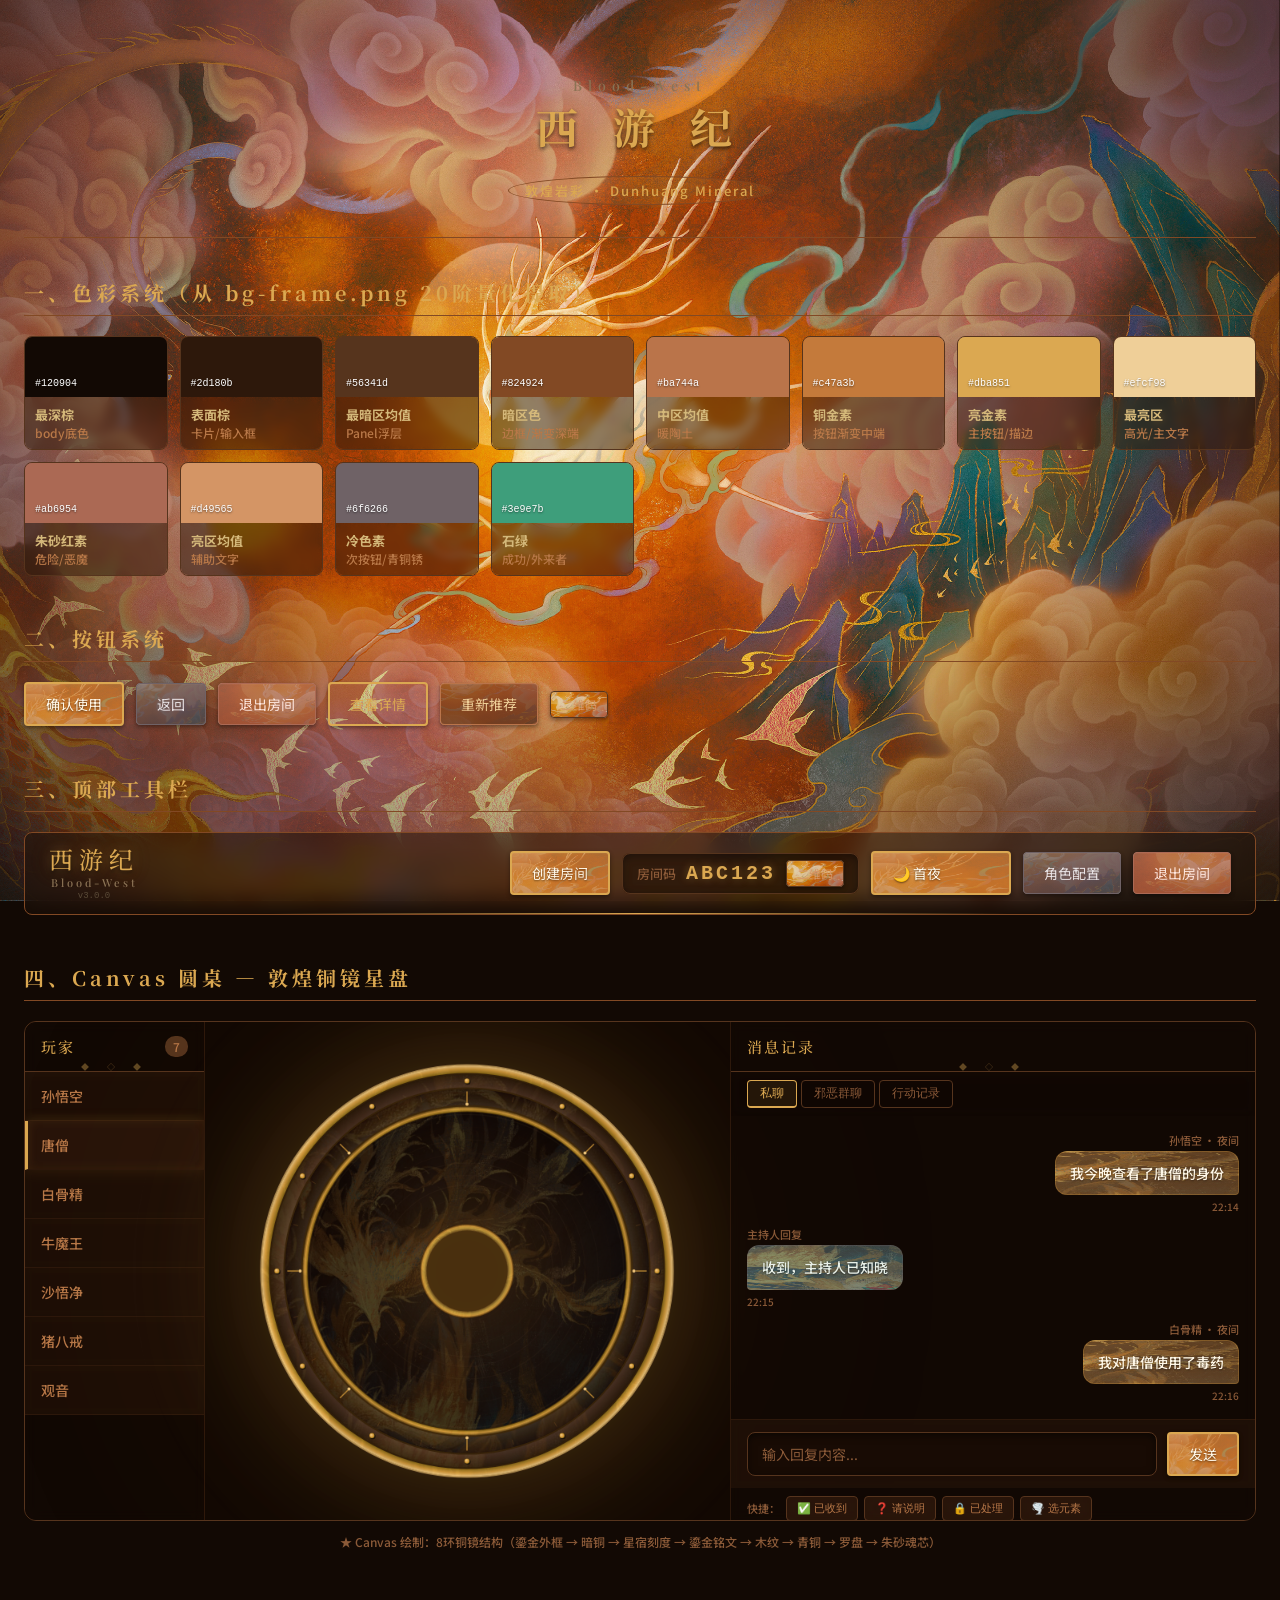
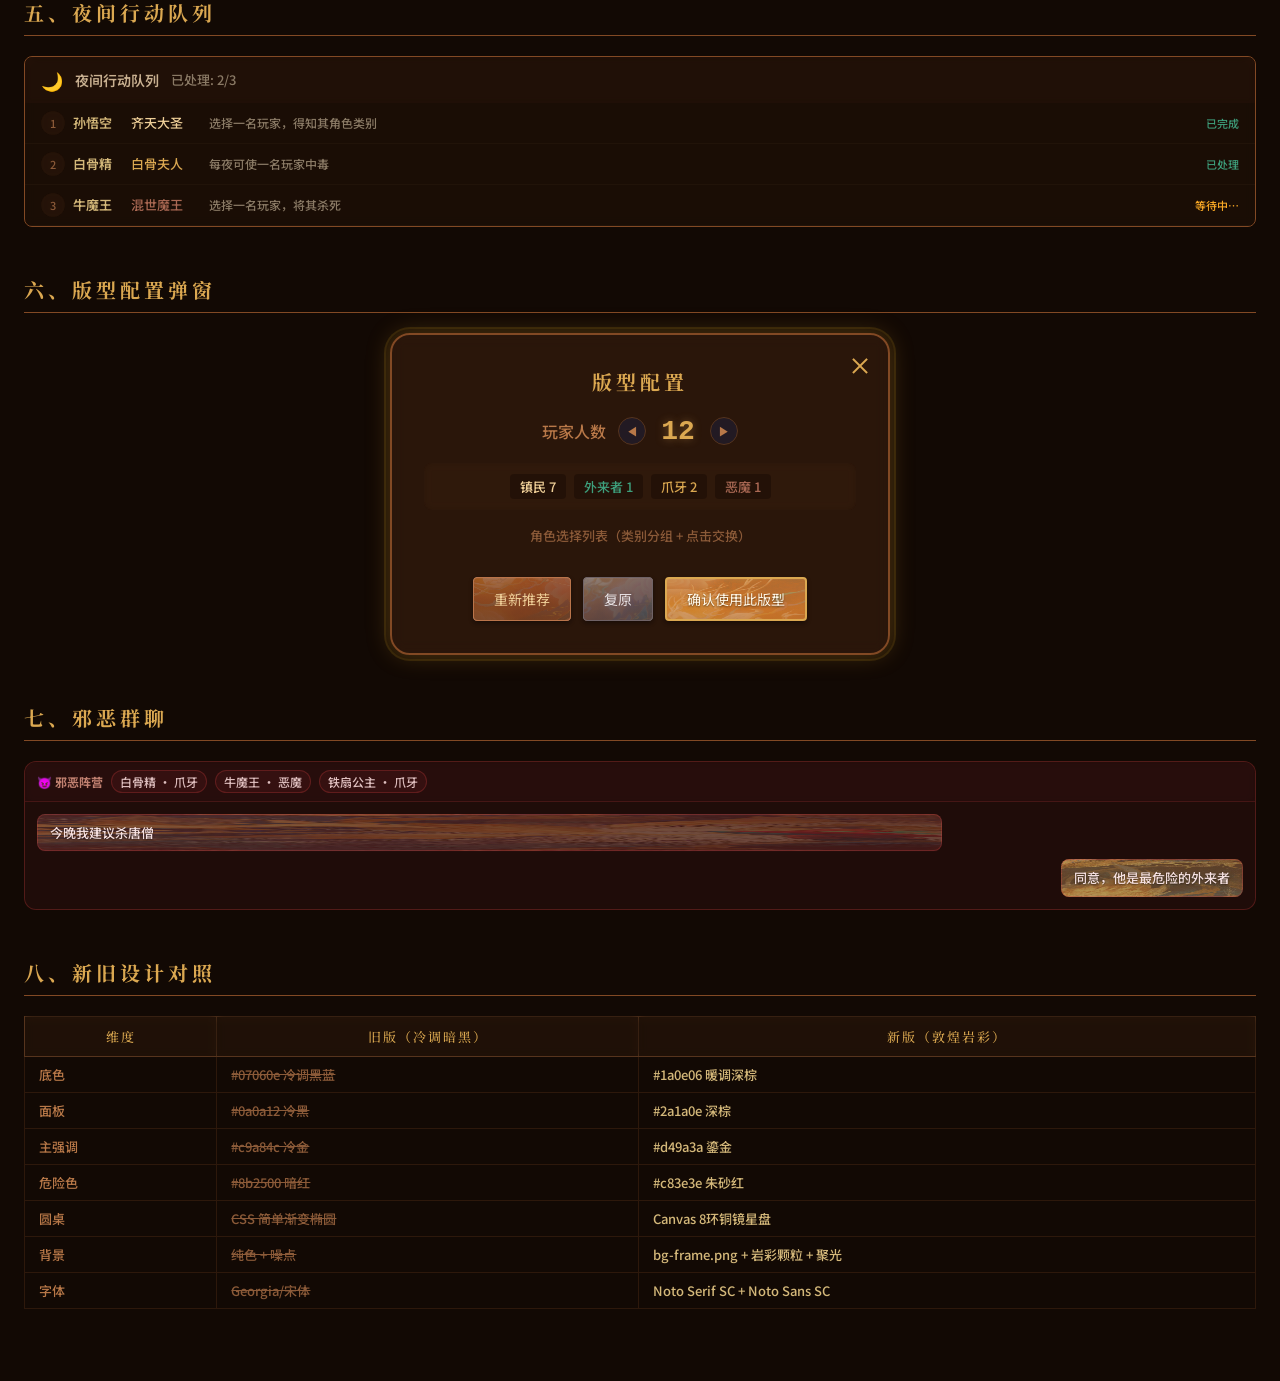
==== admin/design-preview-dunhuang.html @ aa9782ec "自动同步: 2026-06-09 14:12 UTC" ====
<!DOCTYPE html>
<html lang="zh-CN">
<head>
<meta charset="UTF-8">
<meta name="viewport" content="width=device-width, initial-scale=1.0">
<title>西游纪 · 敦煌岩彩设计预览</title>
<link href="https://fonts.googleapis.com/css2?family=Noto+Serif+SC:wght@400;500;600;700&family=Noto+Sans+SC:wght@300;400;500;700&family=Playfair+Display:ital,wght@0,500;0,700;1,500&display=swap" rel="stylesheet">
<style>
/* ============================================================
   敦煌岩彩 · CSS 设计系统变量
   ============================================================ */
:root {
    /* ★ 以下色值均从 bg-frame.png 20阶量化提取 ★ */
    /* 背景层 — 图片暗区 → 最深棕 */
    --bg-deepest:    #120904;   /* 图片最暗像素加深 */
    --bg-deep:       #1f1006;   /* 图片暗区调和 */
    --bg-surface:    #2d180b;   /* 暗区均值 #56341d 的暗化 */
    --bg-elevated:   #3e2212;   /* 中暗过渡 */
    --bg-card:       #4f2e1a;   /* 亮暗交界 */

    /* 鎏金系 — 图片亮金素 #dba851 → 铜金素 #c47a3b → 暗区 #824924 */
    --gold-pale:     #efcf98;   /* 图片最亮区 avg */
    --gold-primary:  #dba851;   /* 图片亮金素 avg */
    --gold-deep:     #c47a3b;   /* 图片铜金素 avg */
    --gold-dark:     #824924;   /* 图片暗区 avg（金→棕过渡） */
    --gold-glow:     rgba(219, 168, 81, 0.4);

    /* 朱砂红系 — 图片朱砂红素 #ab6954 */
    --cinnabar:      #ab6954;   /* 图片朱砂红素 avg（真实陶土赤） */
    --cinnabar-deep: #7f3a28;   /* 朱砂红素暗化 */
    --cinnabar-glow: rgba(171, 105, 84, 0.4);

    /* 冷色素 — 图片唯一冷色调 #6f6266（青铜锈/灰褐） */
    --stone-blue:    #6f6266;   /* 图片冷色素 avg */
    --stone-blue-bg: rgba(111, 98, 102, 0.12);

    --stone-green:   #3e9e7b;   /* 保留石绿（无图片映射） */

    /* 文字 — 图片亮度分层 */
    --cream:         #d4b87a;   /* 最亮区 */
    --cream-dim:     #b87848;   /* 亮区 avg 加深 */
    --cream-muted:   #8b5a38;   /* 中区 avg 加深 */

    /* 边框 */
    --border-subtle: #2d180b;
    --border-mid:    #56341d;   /* 最暗区 avg */
    --border-gold:   #824924;   /* 暗区 avg */
    --border-gilt:   #dba851;   /* 亮金素 */

    /* 阴影 */
    --shadow-gold:     0 0 12px var(--gold-glow);
    --shadow-gold-lg:  0 0 24px var(--gold-glow), 0 0 48px rgba(180, 120, 60, 0.2);
    --shadow-cinnabar: 0 0 10px var(--cinnabar-glow);
    --shadow-card:     0 4px 24px rgba(0, 0, 0, 0.5), 0 0 1px rgba(219, 168, 81, 0.15);
    --shadow-inset:    inset 0 2px 8px rgba(0, 0, 0, 0.5);

    /* 字体 */
    --font-display: 'Noto Serif SC', 'STKaiti', 'KaiTi', serif;
    --font-body:    'Noto Sans SC', 'Microsoft YaHei', sans-serif;
    --font-accent:  'Playfair Display', 'Georgia', serif;
    --font-mono:    'Courier New', 'Consolas', monospace;

    /* 圆角 / 过渡 */
    --radius-sm:   4px;
    --radius-md:   8px;
    --radius-lg:  12px;
    --radius-xl:  20px;
    --radius-full: 50%;
    --transition-fast:   0.15s ease;
    --transition-medium: 0.3s ease;
    --transition-slow:   0.5s ease;

    /* 角色阵营 */
    --role-town:       #efcf98;
    --role-town-bg:    rgba(239, 207, 152, 0.12);
    --role-outsider:   #3e9e7b;
    --role-outsider-bg:rgba(62, 158, 123, 0.15);
    --role-minion:     #dba851;
    --role-minion-bg:  rgba(219, 168, 81, 0.15);
    --role-demon:      #ab6954;
    --role-demon-bg:   rgba(171, 105, 84, 0.15);
}

*, *::before, *::after { margin:0; padding:0; box-sizing:border-box; }
html { scroll-behavior: smooth; }
body {
    font-family: var(--font-body);
    font-weight: 500;
    background-color: var(--bg-deepest);
    background-image: url('bg-frame.png');
    background-size: cover;
    background-position: center;
    background-repeat: no-repeat;
    background-attachment: fixed;
    color: var(--cream);
    min-height: 100vh;
    position: relative;
}
body::before {
    content: '';
    position: fixed; top: 0; left: 0; right: 0; bottom: 0;
    pointer-events: none; z-index: 0;
    opacity: 0.03;
    background-image: url("data:image/svg+xml,%3Csvg viewBox='0 0 256 256' xmlns='http://www.w3.org/2000/svg'%3E%3Cfilter id='n'%3E%3CfeTurbulence type='fractalNoise' baseFrequency='0.85' numOctaves='4' stitchTiles='stitch'/%3E%3C/filter%3E%3Crect width='100%25' height='100%25' filter='url(%23n)'/%3E%3C/svg%3E");
    background-repeat: repeat;
    background-size: 256px 256px;
}
body::after {
    content: '';
    position: fixed; top: 0; left: 0; right: 0; bottom: 0;
    pointer-events: none; z-index: 0;
    background: radial-gradient(ellipse at 50% 40%, transparent 40%, rgba(26,14,6,0.6) 85%, rgba(26,14,6,0.85) 100%);
}
.page-wrap { position: relative; z-index: 1; max-width: 1400px; margin: 0 auto; padding: 24px; }

/* 标题 */
.page-header {
    text-align: center; padding: 48px 0 32px;
    border-bottom: 1px solid var(--border-gold); margin-bottom: 40px; position: relative;
}
.page-header::after {
    content: '◆   ◇   ◆';
    display: block; position: absolute;
    bottom: -1px; left: 50%; transform: translateX(-50%);
    font-size: 8px; color: var(--gold-primary); letter-spacing: 8px; opacity: 0.5;
}
.page-header h1 {
    font-family: var(--font-display); font-size: 42px; color: var(--gold-primary);
    letter-spacing: 12px;
    text-shadow: 0 0 20px var(--gold-glow), 0 0 40px rgba(212,154,58,0.3), 0 2px 4px rgba(0,0,0,0.8);
    margin-bottom: 8px;
}
.page-header .sub { font-family: var(--font-accent); font-size: 14px; color: #8b7355; letter-spacing: 6px; }
.page-header .style-tag {
    display: inline-block; margin-top: 12px; padding: 4px 16px;
    background: rgba(212,154,58,0.1); border: 1px solid var(--border-gold);
    border-radius: var(--radius-full); font-size: 13px; color: var(--gold-primary); letter-spacing: 2px;
}
.section { margin-bottom: 48px; }
.section-title {
    font-family: var(--font-display); font-size: 20px; color: var(--gold-primary);
    letter-spacing: 4px; margin-bottom: 20px; padding-bottom: 8px;
    border-bottom: 1px solid var(--border-gold);
    display: flex; align-items: center; gap: 10px;
}

/* ============================================================
   色板
   ============================================================ */
.swatch-grid { display: grid; grid-template-columns: repeat(auto-fill, minmax(130px, 1fr)); gap: 12px; }
.swatch { border-radius: var(--radius-md); overflow: hidden; border: 1px solid var(--border-mid); }
.swatch-color { height: 60px; display: flex; align-items: flex-end; padding: 8px 10px; font-size: 10px; font-family: var(--font-mono); color: #fff; text-shadow: 0 1px 2px rgba(0,0,0,0.5); }
.swatch-label { padding: 8px 10px; background: rgba(45, 24, 11, 0.5); backdrop-filter: blur(4px); font-size: 12px; color: var(--cream-dim); }
.swatch-label strong { color: var(--cream); display: block; font-size: 13px; }

/* ============================================================
   按钮
   ============================================================ */
.btn-row { display: flex; gap: 12px; flex-wrap: wrap; align-items: center; margin-bottom: 16px; }
.btn {
    cursor: pointer; border-radius: var(--radius-sm); padding: 10px 20px;
    font-size: 14px; font-family: var(--font-body);
    transition: all var(--transition-medium);
    position: relative;
    box-shadow: 0 2px 4px rgba(0,0,0,0.4), inset 0 1px 0 rgba(255,255,255,0.03);
    display: inline-flex; align-items: center; gap: 8px; white-space: nowrap;
}
.btn:hover { opacity: 0.9; }
.btn:active { transform: scale(0.97); }
/* ★ 按钮使用 bg-frame.png 纹理 + 色调渐变叠加 ★
   每个按钮变体采样图片不同区域 + 不同色温叠加 */
.btn {
    background-size: 400% 400%;
    background-repeat: no-repeat;
}
/* ① 鎏金主按钮 — 采样图片中心偏上亮区（金色集中区）+ 鎏金叠加 */
.btn-gold {
    background-image:
        linear-gradient(180deg, rgba(219,168,81,0.55) 0%, rgba(196,122,59,0.7) 40%, rgba(100,50,25,0.9) 100%),
        url('bg-frame.png');
    background-position: 50% 28%;
    color: #fff8e8; border: 2px solid #dba851; text-shadow: 0 1px 2px rgba(0,0,0,0.5);
}
.btn-gold:hover {
    box-shadow: 0 0 16px rgba(219,168,81,0.5), 0 0 32px rgba(196,122,59,0.3);
    background-image:
        linear-gradient(180deg, rgba(239,207,152,0.5) 0%, rgba(219,168,81,0.6) 40%, rgba(130,73,36,0.85) 100%),
        url('bg-frame.png');
    color: #fff;
}
/* ② 石青次按钮 — 图片冷色区域 + 青铜锈灰褐叠加 */
.btn-stone {
    background-image:
        linear-gradient(180deg, rgba(133,120,124,0.6) 0%, rgba(111,98,102,0.75) 40%, rgba(60,50,52,0.9) 100%),
        url('bg-frame.png');
    background-position: 65% 60%;
    color: #e8e2e4; border: 1px solid #6f6266;
}
.btn-stone:hover {
    box-shadow: 0 0 10px rgba(111,98,102,0.4);
    background-image:
        linear-gradient(180deg, rgba(160,148,152,0.55) 0%, rgba(111,98,102,0.7) 40%, rgba(74,62,64,0.85) 100%),
        url('bg-frame.png');
}
/* ③ 朱砂危险按钮 — 图片暖红陶土区域 + 朱砂红叠加 */
.btn-cinnabar {
    background-image:
        linear-gradient(180deg, rgba(192,112,88,0.6) 0%, rgba(171,105,84,0.75) 40%, rgba(127,58,40,0.9) 100%),
        url('bg-frame.png');
    background-position: 35% 50%;
    color: #ffe8e0; border: 1px solid #ab6954;
}
.btn-cinnabar:hover {
    box-shadow: 0 0 14px rgba(171,105,84,0.5);
    background-image:
        linear-gradient(180deg, rgba(210,140,115,0.55) 0%, rgba(171,105,84,0.7) 40%, rgba(140,70,48,0.85) 100%),
        url('bg-frame.png');
}
/* ④ 幽灵按钮 — 仅鎏金描边，透明可见下方背景 */
.btn-ghost {
    background: transparent; color: #dba851; border: 2px solid #dba851;
}
.btn-ghost:hover { background: rgba(219,168,81,0.1); box-shadow: 0 0 12px rgba(219,168,81,0.3); }
/* ⑤ 铜色按钮 — 图片中暖区 + 铜色叠加 */
.btn-copper {
    background-image:
        linear-gradient(180deg, rgba(186,116,74,0.6) 0%, rgba(154,80,48,0.75) 40%, rgba(86,52,29,0.9) 100%),
        url('bg-frame.png');
    background-position: 50% 70%;
    color: #efcf98; border: 1px solid #ba744a;
}
.btn-copper:hover {
    box-shadow: 0 0 12px rgba(186,116,74,0.4); color: #fff5e0;
    background-image:
        linear-gradient(180deg, rgba(210,145,100,0.55) 0%, rgba(186,116,74,0.7) 40%, rgba(110,70,40,0.85) 100%),
        url('bg-frame.png');
}
/* ⑥ 小按钮 — 轻纹理微透明 */
.btn-small {
    padding: 4px 10px; font-size: 12px;
    background-image:
        linear-gradient(180deg, rgba(186,116,74,0.15) 0%, rgba(86,52,29,0.25) 100%),
        url('bg-frame.png');
    background-position: 50% 50%;
    color: #d49565; border: 1px solid #56341d;
}
.btn-small:hover {
    border-color: #dba851; color: #dba851;
    box-shadow: 0 0 8px rgba(219,168,81,0.3);
    background-image:
        linear-gradient(180deg, rgba(219,168,81,0.25) 0%, rgba(130,73,36,0.35) 100%),
        url('bg-frame.png');
}

/* ============================================================
   工具栏
   ============================================================ */
.toolbar-demo {
    display: flex; align-items: center; justify-content: space-between;
    padding: 12px 24px;
    background: rgba(26, 14, 6, 0.5); backdrop-filter: blur(10px);
    border: 1px solid var(--border-gold);
    border-radius: var(--radius-md);
    position: relative; margin-bottom: 8px;
}
.toolbar-demo::after {
    content: ''; position: absolute; bottom: 0; left: 50%; transform: translateX(-50%);
    width: 60%; height: 1px;
    background: linear-gradient(90deg, transparent, var(--gold-primary), transparent);
}
.logo { display: flex; flex-direction: column; align-items: center; gap: 2px; line-height: 1.2; }
.logo-main {
    font-family: var(--font-display); font-size: 24px; color: var(--gold-primary);
    letter-spacing: 6px;
    text-shadow: 0 0 12px var(--gold-glow), 0 0 24px rgba(212,154,58,0.25), 0 2px 4px rgba(0,0,0,0.8);
}
.logo-sub { font-family: var(--font-accent); font-size: 11px; color: #8b7355; letter-spacing: 3px; }
.logo-version { font-size: 9px; color: #5a4a38; font-family: var(--font-mono); }
.toolbar-actions { display: flex; align-items: center; gap: 12px; }
.room-info-demo {
    display: flex; align-items: center; gap: 10px;
    padding: 6px 14px; background: rgba(45, 24, 11, 0.5); backdrop-filter: blur(4px);
    border: 1px solid var(--border-mid); border-radius: var(--radius-md);
    box-shadow: var(--shadow-inset);
}
.room-label { color: var(--cream-muted); font-size: 13px; }
.room-code-value {
    color: var(--gold-primary); font-size: 20px; font-weight: bold;
    letter-spacing: 3px; font-family: var(--font-mono);
    text-shadow: 0 0 8px var(--gold-glow);
}

/* ============================================================
   ★ CANVAS 圆桌区域 ★
   ============================================================ */
.table-demo-area {
    background: rgba(18, 9, 4, 0.55); backdrop-filter: blur(6px);
    border-radius: var(--radius-xl);
    border: 1px solid var(--border-mid);
    position: relative;
    display: flex;
    align-items: center;
    justify-content: center;
    min-height: 600px;
    overflow: hidden;
}
#round-table-container {
    position: relative;
    /* Canvas + 座位容器 */
}
#table-canvas {
    display: block;
    /* 光晕 */
    filter: drop-shadow(0 0 60px rgba(180, 130, 40, 0.35))
            drop-shadow(0 0 120px rgba(100, 60, 20, 0.25));
}
#seats-overlay {
    position: absolute;
    top: 0; left: 0;
    width: 100%; height: 100%;
    pointer-events: none;
}
.player-seat {
    position: absolute;
    transform: translate(-50%, -50%);
    display: flex; flex-direction: column; align-items: center; gap: 3px;
    cursor: pointer; pointer-events: auto;
    transition: transform var(--transition-medium), filter var(--transition-fast);
    z-index: 3;
}
.player-seat:hover { transform: translate(-50%, -50%) scale(1.12); filter: brightness(1.2); }
.seat-dot {
    width: 22px; height: 22px;
    border-radius: 50%;
    background: radial-gradient(circle at 40% 40%, #8a6840, #3a2010);
    border: 2.5px solid #8b6914;
    box-shadow: 0 0 12px rgba(180,130,40,0.5), 0 0 4px rgba(0,0,0,0.6);
    transition: all var(--transition-medium);
    position: relative;
    display: flex; align-items: center; justify-content: center;
}
.seat-dot.townsfolk { box-shadow: 0 0 12px rgba(245,230,211,0.6); border-color: #c4b59a; }
.seat-dot.outsider { box-shadow: 0 0 12px rgba(62,158,123,0.6); border-color: #3e9e7b; }
.seat-dot.minion { box-shadow: 0 0 14px rgba(212,154,58,0.7); border-color: #d49a3a; }
.seat-dot.demon { box-shadow: 0 0 16px rgba(200,62,62,0.7); border-color: #c83e3e; }
.seat-dot.selected {
    box-shadow: 0 0 22px 6px rgba(212,154,58,0.9);
    border-color: var(--gold-pale);
    background: radial-gradient(circle at 40% 40%, #c89848, #7a4020);
    animation: seatSelPulse 2s ease-in-out infinite;
}
@keyframes seatSelPulse {
    0%, 100% { box-shadow: 0 0 18px 4px rgba(212,154,58,0.8); }
    50% { box-shadow: 0 0 30px 8px rgba(237,195,121,0.95); }
}
.seat-dot .status-dot {
    width: 10px; height: 10px;
    border-radius: 50%;
    background: rgba(10,10,18,0.6);
    border: 1px solid rgba(255,255,255,0.1);
}
.seat-label {
    font-size: 12px; color: #c0b090; text-align: center;
    max-width: 80px; overflow: hidden; text-overflow: ellipsis; white-space: nowrap;
    text-shadow: 0 0 8px rgba(0,0,0,0.9);
}
.seat-role-badge {
    font-size: 10px; padding: 1px 5px; border-radius: 3px;
    white-space: nowrap; text-shadow: 0 0 4px rgba(0,0,0,0.8);
    margin-top: 1px;
}
.role-townsfolk { color: var(--role-town); background: var(--role-town-bg); border: 1px solid rgba(245,230,211,0.25); }
.role-outsider { color: var(--role-outsider); background: var(--role-outsider-bg); border: 1px solid rgba(62,158,123,0.3); }
.role-minion { color: var(--role-minion); background: var(--role-minion-bg); border: 1px solid rgba(212,154,58,0.3); }
.role-demon { color: var(--role-demon); background: var(--role-demon-bg); border: 1px solid rgba(200,62,62,0.3); }

/* 空槽位 */
.player-seat.seat-empty { cursor: default; pointer-events: none; }
.player-seat.seat-empty .seat-dot {
    width: 12px; height: 12px;
    background: rgba(90,74,58,0.2);
    border: 1.5px solid rgba(74,53,32,0.2);
    box-shadow: none;
}

/* ============================================================
   面板 / 玩家列表 / 消息等
   ============================================================ */
.panel-demo { background: rgba(18, 9, 4, 0.55); backdrop-filter: blur(6px); border: 1px solid var(--border-mid); border-radius: var(--radius-lg); overflow: hidden; margin-bottom: 16px; }
.panel-header {
    display: flex; align-items: center; justify-content: space-between;
    padding: 14px 16px; border-bottom: 1px solid var(--border-mid); position: relative;
}
.panel-header::after {
    content: '◆   ◇   ◆';
    display: block; position: absolute;
    bottom: -1px; left: 50%; transform: translateX(-50%);
    font-size: 8px; color: var(--gold-primary); letter-spacing: 8px; opacity: 0.4;
}
.panel-header h2 { font-size: 15px; color: var(--gold-primary); font-family: var(--font-display); letter-spacing: 2px; font-weight: 500; }
.count-badge { background: var(--border-mid); color: var(--cream-dim); font-size: 12px; padding: 2px 8px; border-radius: 10px; }
.player-item {
    padding: 14px 16px; cursor: pointer;
    border-bottom: 1px solid var(--border-subtle);
    display: flex; align-items: center; gap: 10px;
    background: rgba(45, 24, 11, 0.5); backdrop-filter: blur(4px);
    transition: all var(--transition-fast);
    font-size: 14px;
}
.player-item:hover { background: rgba(62, 34, 18, 0.55); backdrop-filter: blur(8px); }
.player-item.active {
    background: rgba(62, 34, 18, 0.55); backdrop-filter: blur(8px);
    border-left: 3px solid var(--gold-primary);
    padding-left: 13px;
    box-shadow: 0 0 12px rgba(212,154,58,0.2), inset 2px 0 8px rgba(212,154,58,0.08);
}
.player-name { color: var(--cream-dim); }

/* 标签页 */
.tab-demo { display: flex; gap: 4px; padding: 8px 16px; background: rgba(18, 9, 4, 0.55); backdrop-filter: blur(6px); }
.msg-tab {
    padding: 4px 12px; background: transparent;
    border: 1px solid var(--border-mid); border-radius: var(--radius-sm);
    color: var(--cream-muted); font-size: 12px;
    cursor: pointer; transition: all var(--transition-fast);
}
.msg-tab:hover { border-color: var(--border-gold); color: var(--cream-dim); }
.msg-tab.active {
    background: rgba(212,154,58,0.1); border-color: var(--gold-primary);
    color: var(--gold-primary); border-bottom: 2px solid var(--gold-primary);
}

/* 消息气泡 */
.msg-list { padding: 16px; display: flex; flex-direction: column; gap: 12px; }
.msg-row { display: flex; flex-direction: column; max-width: 75%; }
.msg-row.player-msg { align-self: flex-end; align-items: flex-end; }
.msg-row.host-msg { align-self: flex-start; align-items: flex-start; }
.msg-meta { font-size: 11px; color: var(--cream-muted); margin-bottom: 3px; }
.msg-bubble { padding: 10px 14px; border-radius: var(--radius-lg); font-size: 14px; line-height: 1.6; word-break: break-all; }
.msg-row.player-msg .msg-bubble {
    background-image:
        linear-gradient(135deg, rgba(180,130,70,0.5) 0%, rgba(140,90,40,0.6) 40%, rgba(80,45,20,0.75) 100%),
        url('msg-bg-parchment.jpg');
    background-size: 350% 350%;
    background-position: 50% 22%;
    background-repeat: no-repeat;
    backdrop-filter: blur(3px);
    border: 1px solid rgba(212,154,58,0.3); color: #fff8e8;
    border-radius: var(--radius-lg) var(--radius-lg) var(--radius-sm) var(--radius-lg);
    text-shadow: 0 1px 2px rgba(0,0,0,0.4);
    box-shadow: inset 0 0 20px rgba(180,130,40,0.08);
}
.msg-row.host-msg .msg-bubble {
    background-image:
        linear-gradient(135deg, rgba(100,110,105,0.5) 0%, rgba(80,90,85,0.6) 40%, rgba(50,55,50,0.75) 100%),
        url('msg-bg-parchment.jpg');
    background-size: 350% 350%;
    background-position: 50% 65%;
    background-repeat: no-repeat;
    backdrop-filter: blur(3px);
    border: 1px solid rgba(111,98,102,0.3); color: #e8f0e8;
    border-radius: var(--radius-lg) var(--radius-lg) var(--radius-lg) var(--radius-sm);
    text-shadow: 0 1px 2px rgba(0,0,0,0.4);
    box-shadow: inset 0 0 20px rgba(100,120,100,0.06);
}
.msg-time { font-size: 10px; color: var(--cream-muted); margin-top: 4px; }
.reply-area-demo { display: flex; gap: 10px; padding: 12px 16px; border-top: 1px solid var(--border-subtle); background: rgba(45, 24, 11, 0.5); backdrop-filter: blur(4px); }
.reply-input {
    flex: 1; padding: 10px 14px;
    background: rgba(18, 9, 4, 0.4); border: 1px solid var(--border-mid);
    border-radius: var(--radius-md); color: var(--cream); font-size: 14px;
    font-family: var(--font-body); outline: none; box-shadow: var(--shadow-inset);
}
.reply-input:focus { border-color: var(--gold-primary); box-shadow: 0 0 8px var(--gold-glow), var(--shadow-inset); }
.reply-input::placeholder { color: var(--cream-muted); }
.quick-reply-row { display: flex; gap: 6px; padding: 8px 16px 12px; flex-wrap: wrap; align-items: center; }
.quick-reply-label { font-size: 11px; color: var(--cream-muted); }
.btn-quick-reply {
    padding: 4px 10px; font-size: 11px; border-radius: var(--radius-sm);
    border: 1px solid var(--border-mid); background: rgba(62, 34, 18, 0.55); backdrop-filter: blur(8px);
    color: var(--cream-dim); cursor: pointer; transition: all var(--transition-fast); white-space: nowrap;
}
.btn-quick-reply:hover { border-color: var(--gold-primary); color: var(--gold-primary); box-shadow: 0 0 6px rgba(212,154,58,0.2); }

/* 弹窗 */
.modal-demo {
    background: rgba(62, 34, 18, 0.55); backdrop-filter: blur(8px); border: 2px solid var(--border-gold);
    border-radius: var(--radius-xl); padding: 32px; max-width: 500px; margin: 0 auto;
    text-align: center; position: relative;
    box-shadow: 0 0 24px rgba(180,130,40,0.3), 0 0 0 4px rgba(26,14,6,0.8), 0 0 0 6px rgba(139,105,20,0.25);
}
.modal-demo h3 { font-family: var(--font-display); font-size: 20px; color: var(--gold-primary); letter-spacing: 4px; margin-bottom: 20px; }
.modal-close-demo { position: absolute; top: 12px; right: 16px; font-size: 24px; color: var(--gold-primary); cursor: pointer; }
.board-count-row { display: flex; align-items: center; justify-content: center; gap: 12px; margin: 16px 0; }
.board-count-value { font-size: 28px; font-weight: bold; color: var(--gold-primary); font-family: var(--font-mono); text-shadow: 0 0 8px var(--gold-glow); min-width: 40px; text-align: center; }
.btn-count-stepper { width: 28px; height: 28px; padding: 0; font-size: 12px; line-height: 28px; text-align: center; border-radius: var(--radius-full); background: rgba(30,30,54,0.6); color: var(--cream-dim); border: 1px solid var(--border-mid); cursor: pointer; }
.board-dist-summary { display: flex; gap: 8px; justify-content: center; flex-wrap: wrap; margin-bottom: 16px; padding: 10px; background: rgba(45, 24, 11, 0.5); backdrop-filter: blur(4px); border-radius: var(--radius-md); border: 1px solid var(--border-subtle); }
.board-dist-item { font-size: 13px; padding: 3px 10px; border-radius: var(--radius-sm); background: rgba(18, 9, 4, 0.4); }
.board-actions { display: flex; gap: 12px; justify-content: center; padding-top: 16px; }

/* 邪恶群聊 */
.evil-demo { background: rgba(58, 20, 20, 0.35); backdrop-filter: blur(6px); border: 1px solid rgba(200,62,62,0.3); border-radius: var(--radius-lg); overflow: hidden; margin-bottom: 16px; }
.evil-bar { display: flex; align-items: center; gap: 8px; padding: 8px 12px; background: rgba(42, 14, 14, 0.4); backdrop-filter: blur(4px); border-bottom: 1px solid rgba(200,62,62,0.2); }
.evil-label { color: #c08070; font-size: 12px; font-weight: bold; }
.evil-chip { padding: 2px 8px; background: rgba(58,18,18,0.8); border: 1px solid rgba(200,62,62,0.3); border-radius: 12px; font-size: 12px; color: #e0c0c0; }
.evil-msg-bubble {
    background-image:
        linear-gradient(135deg, rgba(120,40,35,0.6) 0%, rgba(80,25,20,0.7) 40%, rgba(50,15,12,0.85) 100%),
        url('msg-bg-parchment.jpg');
    background-size: 350% 350%;
    background-position: 50% 85%;
    background-repeat: no-repeat;
    backdrop-filter: blur(3px);
    border: 1px solid rgba(200,62,62,0.35); color: #f5e0e0;
    padding: 8px 12px; border-radius: 8px; font-size: 13px; line-height: 1.5; max-width: 75%;
    text-shadow: 0 1px 2px rgba(0,0,0,0.5);
    box-shadow: inset 0 0 16px rgba(180,40,30,0.1);
}

/* 队列 */
.queue-demo { background: rgba(26, 14, 6, 0.5); backdrop-filter: blur(6px); border: 1px solid var(--border-gold); border-radius: var(--radius-md); overflow: hidden; margin-bottom: 16px; }
.queue-header-demo { display: flex; align-items: center; gap: 12px; padding: 10px 16px; background: rgba(42, 20, 10, 0.5); backdrop-filter: blur(4px); cursor: pointer; }
.queue-collapsed-text { font-size: 14px; color: #c8b090; font-weight: 600; }
.queue-progress { flex: 1; font-size: 13px; color: #8a7a65; }
.queue-row { display: flex; align-items: center; gap: 8px; padding: 8px 16px; font-size: 13px; border-bottom: 1px solid rgba(42,26,14,0.5); transition: background 0.2s; background: rgba(45, 24, 11, 0.2); }
.queue-row:hover { background: rgba(255,255,255,0.02); }
.queue-order { width: 24px; height: 24px; display: flex; align-items: center; justify-content: center; background: rgba(45, 24, 11, 0.5); backdrop-filter: blur(4px); border-radius: 50%; font-size: 11px; color: var(--cream-muted); flex-shrink: 0; }
.queue-player-name { min-width: 50px; font-weight: 600; color: var(--cream); white-space: nowrap; }
.queue-role-name { min-width: 70px; font-weight: 500; white-space: nowrap; }
.queue-action-desc { flex: 1; color: #8a7a65; font-size: 12px; white-space: nowrap; overflow: hidden; text-overflow: ellipsis; }

/* 对比表 */
.compare-table { width: 100%; border-collapse: collapse; font-size: 13px; }
.compare-table th { padding: 10px 14px; background: rgba(45, 24, 11, 0.5); backdrop-filter: blur(4px); border: 1px solid var(--border-mid); color: var(--gold-primary); font-family: var(--font-display); letter-spacing: 2px; font-weight: 500; }
.compare-table td { padding: 8px 14px; border: 1px solid var(--border-subtle); color: var(--cream-dim); }
.compare-table td.old { color: var(--cream-muted); text-decoration: line-through; }
.compare-table td.new { color: var(--cream); font-weight: 500; }

/* 三栏布局示意 */
.layout-demo {
    display: flex; height: 500px;
    border: 1px solid var(--border-mid); border-radius: var(--radius-lg); overflow: hidden;
}
.layout-left { width: 180px; background: rgba(18, 9, 4, 0.55); backdrop-filter: blur(6px); border-right: 1px solid var(--border-subtle); display: flex; flex-direction: column; overflow-y: auto; }
.layout-center { flex: 1; background: rgba(18, 9, 4, 0.4); display: flex; align-items: center; justify-content: center; position: relative; min-width: 0; }
.layout-right { flex: 1; background: rgba(18, 9, 4, 0.55); backdrop-filter: blur(6px); border-left: 1px solid var(--border-subtle); display: flex; flex-direction: column; min-width: 0; }

@media (max-width: 768px) {
    .page-header h1 { font-size: 28px; letter-spacing: 6px; }
    .layout-demo { flex-direction: column; height: auto; }
    .layout-left, .layout-center, .layout-right { width: 100%; min-height: 200px; }
}
@media (prefers-reduced-motion: reduce) {
    *, *::before, *::after { animation-duration: 0.01ms !important; transition-duration: 0.01ms !important; }
}
</style>
</head>
<body>
<div class="page-wrap">

    <!-- ============ 标题 ============ -->
    <header class="page-header">
        <span class="sub">Blood-West</span>
        <h1>西 游 纪</h1>
        <span class="style-tag">敦煌岩彩 · Dunhuang Mineral</span>
    </header>

    <!-- ============ 一、色彩系统（全部从 bg-frame.png 提取） ============ -->
    <section class="section">
        <h2 class="section-title">一、色彩系统（从 bg-frame.png 20阶量化提取）</h2>
        <div class="swatch-grid">
            <div class="swatch"><div class="swatch-color" style="background:#120904;">#120904</div><div class="swatch-label"><strong>最深棕</strong>body底色</div></div>
            <div class="swatch"><div class="swatch-color" style="background:#2d180b;">#2d180b</div><div class="swatch-label"><strong>表面棕</strong>卡片/输入框</div></div>
            <div class="swatch"><div class="swatch-color" style="background:#56341d;">#56341d</div><div class="swatch-label"><strong>最暗区均值</strong>Panel浮层</div></div>
            <div class="swatch"><div class="swatch-color" style="background:#824924;">#824924</div><div class="swatch-label"><strong>暗区色</strong>边框/渐变深端</div></div>
            <div class="swatch"><div class="swatch-color" style="background:#ba744a;">#ba744a</div><div class="swatch-label"><strong>中区均值</strong>暖陶土</div></div>
            <div class="swatch"><div class="swatch-color" style="background:#c47a3b;">#c47a3b</div><div class="swatch-label"><strong>铜金素</strong>按钮渐变中端</div></div>
            <div class="swatch"><div class="swatch-color" style="background:#dba851;">#dba851</div><div class="swatch-label"><strong>亮金素</strong>主按钮/描边</div></div>
            <div class="swatch"><div class="swatch-color" style="background:#efcf98;">#efcf98</div><div class="swatch-label"><strong>最亮区</strong>高光/主文字</div></div>
            <div class="swatch"><div class="swatch-color" style="background:#ab6954;">#ab6954</div><div class="swatch-label"><strong>朱砂红素</strong>危险/恶魔</div></div>
            <div class="swatch"><div class="swatch-color" style="background:#d49565;">#d49565</div><div class="swatch-label"><strong>亮区均值</strong>辅助文字</div></div>
            <div class="swatch"><div class="swatch-color" style="background:#6f6266;">#6f6266</div><div class="swatch-label"><strong>冷色素</strong>次按钮/青铜锈</div></div>
            <div class="swatch"><div class="swatch-color" style="background:#3e9e7b;">#3e9e7b</div><div class="swatch-label"><strong>石绿</strong>成功/外来者</div></div>
        </div>
    </section>

    <!-- ============ 二、按钮系统 ============ -->
    <section class="section">
        <h2 class="section-title">二、按钮系统</h2>
        <div class="btn-row">
            <button class="btn btn-gold">确认使用</button>
            <button class="btn btn-stone">返回</button>
            <button class="btn btn-cinnabar">退出房间</button>
            <button class="btn btn-ghost">查看详情</button>
            <button class="btn btn-copper">重新推荐</button>
            <button class="btn btn-small">二维码</button>
        </div>
    </section>

    <!-- ============ 三、工具栏 ============ -->
    <section class="section">
        <h2 class="section-title">三、顶部工具栏</h2>
        <div class="toolbar-demo">
            <div class="logo">
                <span class="logo-main">西游纪</span>
                <span class="logo-sub">Blood-West</span>
                <span class="logo-version">v3.0.0</span>
            </div>
            <div class="toolbar-actions">
                <button class="btn btn-gold">创建房间</button>
                <div class="room-info-demo">
                    <span class="room-label">房间码</span>
                    <span class="room-code-value">ABC123</span>
                    <button class="btn btn-small">二维码</button>
                </div>
                <button class="btn btn-gold" style="padding:10px 20px;min-width:140px;">🌙 首夜</button>
                <button class="btn btn-stone">角色配置</button>
                <button class="btn btn-cinnabar">退出房间</button>
            </div>
        </div>
    </section>

    <!-- ============ ★ 四、Canvas 圆桌主视图 ★ ============ -->
    <section class="section">
        <h2 class="section-title">四、Canvas 圆桌 — 敦煌铜镜星盘</h2>

        <!-- 三栏布局 -->
        <div class="layout-demo">
            <!-- 左：玩家列表 -->
            <div class="layout-left">
                <div class="panel-header"><h2>玩家</h2><span class="count-badge">7</span></div>
                <div class="player-item">
                    <span class="player-name">孙悟空</span>
                </div>
                <div class="player-item active">
                    <span class="player-name">唐僧</span>
                </div>
                <div class="player-item">
                    <span class="player-name">白骨精</span>
                </div>
                <div class="player-item">
                    <span class="player-name">牛魔王</span>
                </div>
                <div class="player-item">
                    <span class="player-name">沙悟净</span>
                </div>
                <div class="player-item">
                    <span class="player-name">猪八戒</span>
                </div>
                <div class="player-item">
                    <span class="player-name">观音</span>
                </div>
            </div>

            <!-- 中：Canvas 圆桌 -->
            <div class="layout-center" id="table-center">
                <div id="round-table-container" style="position:relative;">
                    <canvas id="table-canvas"></canvas>
                    <div id="seats-overlay"></div>
                </div>
            </div>

            <!-- 右：消息面板 -->
            <div class="layout-right">
                <div class="panel-header"><h2>消息记录</h2></div>
                <div class="tab-demo">
                    <button class="msg-tab active">私聊</button>
                    <button class="msg-tab">邪恶群聊</button>
                    <button class="msg-tab">行动记录</button>
                </div>
                <div class="msg-list">
                    <div class="msg-row player-msg">
                        <span class="msg-meta">孙悟空 · 夜间</span>
                        <div class="msg-bubble">我今晚查看了唐僧的身份</div>
                        <span class="msg-time">22:14</span>
                    </div>
                    <div class="msg-row host-msg">
                        <span class="msg-meta">主持人回复</span>
                        <div class="msg-bubble">收到，主持人已知晓</div>
                        <span class="msg-time">22:15</span>
                    </div>
                    <div class="msg-row player-msg">
                        <span class="msg-meta">白骨精 · 夜间</span>
                        <div class="msg-bubble">我对唐僧使用了毒药</div>
                        <span class="msg-time">22:16</span>
                    </div>
                </div>
                <div class="reply-area-demo">
                    <input class="reply-input" placeholder="输入回复内容..." style="flex:1;">
                    <button class="btn btn-gold">发送</button>
                </div>
                <div class="quick-reply-row">
                    <span class="quick-reply-label">快捷：</span>
                    <button class="btn-quick-reply">✅ 已收到</button>
                    <button class="btn-quick-reply">❓ 请说明</button>
                    <button class="btn-quick-reply">🔒 已处理</button>
                    <button class="btn-quick-reply">🌪️ 选元素</button>
                </div>
            </div>
        </div>

        <!-- Canvas 渲染说明 -->
        <p style="margin-top:12px; font-size:12px; color:var(--cream-muted); text-align:center;">
            ★ Canvas 绘制：8环铜镜结构（鎏金外框 → 暗铜 → 星宿刻度 → 鎏金铭文 → 木纹 → 青铜 → 罗盘 → 朱砂魂芯）
        </p>
    </section>

    <!-- ============ 五、夜间队列 ============ -->
    <section class="section">
        <h2 class="section-title">五、夜间行动队列</h2>
        <div class="queue-demo">
            <div class="queue-header-demo">
                <span style="font-size:18px;">🌙</span>
                <span class="queue-collapsed-text">夜间行动队列</span>
                <span class="queue-progress">已处理: 2/3</span>
            </div>
            <div class="queue-row">
                <span class="queue-order">1</span><span class="queue-player-name">孙悟空</span>
                <span class="queue-role-name" style="color:var(--role-town);">齐天大圣</span>
                <span class="queue-action-desc">选择一名玩家，得知其角色类别</span>
                <span style="font-size:11px;color:#3e9e7b;">已完成</span>
            </div>
            <div class="queue-row">
                <span class="queue-order">2</span><span class="queue-player-name">白骨精</span>
                <span class="queue-role-name" style="color:var(--role-minion);">白骨夫人</span>
                <span class="queue-action-desc">每夜可使一名玩家中毒</span>
                <span style="font-size:11px;color:#3e9e7b;">已处理</span>
            </div>
            <div class="queue-row">
                <span class="queue-order">3</span><span class="queue-player-name">牛魔王</span>
                <span class="queue-role-name" style="color:var(--role-demon);">混世魔王</span>
                <span class="queue-action-desc">选择一名玩家，将其杀死</span>
                <span style="font-size:11px;color:#f9a825;">等待中…</span>
            </div>
        </div>
    </section>

    <!-- ============ 六、弹窗 ============ -->
    <section class="section">
        <h2 class="section-title">六、版型配置弹窗</h2>
        <div class="modal-demo">
            <span class="modal-close-demo">&times;</span>
            <h3>版型配置</h3>
            <div class="board-count-row">
                <span style="color:var(--cream-dim);">玩家人数</span>
                <button class="btn-count-stepper">◀</button>
                <span class="board-count-value">12</span>
                <button class="btn-count-stepper">▶</button>
            </div>
            <div class="board-dist-summary">
                <span class="board-dist-item" style="color:var(--role-town);">镇民 7</span>
                <span class="board-dist-item" style="color:var(--role-outsider);">外来者 1</span>
                <span class="board-dist-item" style="color:var(--role-minion);">爪牙 2</span>
                <span class="board-dist-item" style="color:var(--role-demon);">恶魔 1</span>
            </div>
            <p style="color:var(--cream-muted);font-size:13px;margin:16px 0;">角色选择列表（类别分组 + 点击交换）</p>
            <div class="board-actions">
                <button class="btn btn-copper">重新推荐</button>
                <button class="btn btn-stone">复原</button>
                <button class="btn btn-gold">确认使用此版型</button>
            </div>
        </div>
    </section>

    <!-- ============ 七、邪恶群聊 ============ -->
    <section class="section">
        <h2 class="section-title">七、邪恶群聊</h2>
        <div class="evil-demo">
            <div class="evil-bar">
                <span class="evil-label">😈 邪恶阵营</span>
                <span class="evil-chip">白骨精 · 爪牙</span>
                <span class="evil-chip">牛魔王 · 恶魔</span>
                <span class="evil-chip">铁扇公主 · 爪牙</span>
            </div>
            <div style="padding:12px; display:flex; flex-direction:column; gap:8px;">
                <div class="evil-msg-bubble">今晚我建议杀唐僧</div>
                <div class="evil-msg-bubble" style="align-self:flex-end; background-image:linear-gradient(135deg, rgba(180,130,70,0.5), rgba(100,60,30,0.65)), url('msg-bg-parchment.jpg'); background-size:350% 350%; background-position:50% 40%;">同意，他是最危险的外来者</div>
            </div>
        </div>
    </section>

    <!-- ============ 八、新旧对比 ============ -->
    <section class="section">
        <h2 class="section-title">八、新旧设计对照</h2>
        <table class="compare-table">
            <thead><tr><th>维度</th><th>旧版（冷调暗黑）</th><th>新版（敦煌岩彩）</th></tr></thead>
            <tbody>
                <tr><td>底色</td><td class="old">#07060e 冷调黑蓝</td><td class="new">#1a0e06 暖调深棕</td></tr>
                <tr><td>面板</td><td class="old">#0a0a12 冷黑</td><td class="new">#2a1a0e 深棕</td></tr>
                <tr><td>主强调</td><td class="old">#c9a84c 冷金</td><td class="new">#d49a3a 鎏金</td></tr>
                <tr><td>危险色</td><td class="old">#8b2500 暗红</td><td class="new">#c83e3e 朱砂红</td></tr>
                <tr><td>圆桌</td><td class="old">CSS 简单渐变椭圆</td><td class="new">Canvas 8环铜镜星盘</td></tr>
                <tr><td>背景</td><td class="old">纯色 + 噪点</td><td class="new">bg-frame.png + 岩彩颗粒 + 聚光</td></tr>
                <tr><td>字体</td><td class="old">Georgia/宋体</td><td class="new">Noto Serif SC + Noto Sans SC</td></tr>
            </tbody>
        </table>
    </section>

</div>

<!-- ============================================================
     ★ Canvas 圆桌绘制引擎 ★
     敦煌铜镜星盘 — 8层环结构
     ============================================================ -->
<script>
(function() {
    const container = document.getElementById('round-table-container');
    const canvas = document.getElementById('table-canvas');
    const seatsOverlay = document.getElementById('seats-overlay');
    const ctx = canvas.getContext('2d');

    // 响应式尺寸
    const SIZE = 560;  // 画布逻辑尺寸
    const DPR = Math.min(window.devicePixelRatio || 1, 2);

    function resize() {
        const parent = container.parentElement;
        const maxSize = Math.min(parent.clientWidth * 0.9, parent.clientHeight * 0.9, SIZE);
        const scale = maxSize / SIZE;
        canvas.width = SIZE * DPR;
        canvas.height = SIZE * DPR;
        canvas.style.width = maxSize + 'px';
        canvas.style.height = maxSize + 'px';
        ctx.setTransform(DPR, 0, 0, DPR, 0, 0);

        // 座位覆盖层同步尺寸
        seatsOverlay.style.width = maxSize + 'px';
        seatsOverlay.style.height = maxSize + 'px';

        drawTable();
        positionSeats(maxSize);
    }

    // ============================================================
    //  绘制函数
    // ============================================================
    // ★ 经卷纸纹理图片（用于环层肌理叠加）
    var texImg = null;
    var texLoaded = false;
    function loadTexture() {
        texImg = new Image();
        texImg.onload = function() { texLoaded = true; drawTable(); };
        texImg.src = 'msg-bg-parchment.jpg';
    }
    loadTexture();

    // 辅助：在环形区域内叠加纹理
    function texRing(rOuter, rInner, sx, sy, sw, sh, alpha) {
        if (!texLoaded) return;
        ctx.save();
        ctx.beginPath();
        ctx.arc(cx, cy, rOuter, 0, Math.PI * 2);
        if (rInner > 0) ctx.arc(cx, cy, rInner, 0, Math.PI * 2, true);
        ctx.clip();
        ctx.globalAlpha = alpha;
        var tableSize = rOuter * 2;
        ctx.drawImage(texImg, sx, sy, sw, sh, cx - rOuter, cy - rOuter, tableSize, tableSize);
        ctx.globalAlpha = 1;
        ctx.restore();
    }

    var cx, cy;

    function drawTable() {
        cx = SIZE / 2;
        cy = SIZE / 2;
        const R = SIZE * 0.46; // 最大外径

        ctx.clearRect(0, 0, SIZE, SIZE);

        // ---- 第1层：最外鎏金框 (R~R-8) ----
        const r1 = R;
        const r1i = R - 10;
        const grad1 = ctx.createRadialGradient(cx, cy, r1i, cx, cy, r1);
        grad1.addColorStop(0, '#8b6914');
        grad1.addColorStop(0.5, '#d49a3a');
        grad1.addColorStop(0.85, '#edc379');
        grad1.addColorStop(1, '#5a3e10');
        ctx.beginPath();
        ctx.arc(cx, cy, r1, 0, Math.PI * 2);
        ctx.arc(cx, cy, r1i, 0, Math.PI * 2, true);
        ctx.fillStyle = grad1;
        ctx.fill();
        // ★ 鎏金框经卷纹理 — 采样亮金区
        texRing(r1, r1i, 300, 100, 900, 900, 0.10);

        // 鎏金外框高光环
        ctx.beginPath();
        ctx.arc(cx, cy, r1, 0, Math.PI * 2);
        ctx.strokeStyle = 'rgba(237, 195, 121, 0.6)';
        ctx.lineWidth = 2;
        ctx.stroke();

        // ---- 第2层：钉饰环 ----
        const r2o = r1i - 2;
        const r2i = r2o - 16;
        ctx.beginPath();
        ctx.arc(cx, cy, r2o, 0, Math.PI * 2);
        ctx.arc(cx, cy, r2i, 0, Math.PI * 2, true);
        const grad2 = ctx.createRadialGradient(cx, cy, r2i, cx, cy, r2o);
        grad2.addColorStop(0, '#4a3020');
        grad2.addColorStop(1, '#2a1808');
        ctx.fillStyle = grad2;
        ctx.fill();
        texRing(r2o, r2i, 350, 400, 800, 800, 0.10);

        // 铆钉（12颗，简化）
        const rivetCount = 12;
        const rivetR = (r2o + r2i) / 2;
        for (let i = 0; i < rivetCount; i++) {
            const angle = (i / rivetCount) * Math.PI * 2 - Math.PI / 2;
            const rx = cx + Math.cos(angle) * rivetR;
            const ry = cy + Math.sin(angle) * rivetR;
            ctx.beginPath();
            ctx.arc(rx + 1, ry + 1, 3.5, 0, Math.PI * 2);
            ctx.fillStyle = 'rgba(0,0,0,0.6)';
            ctx.fill();
            const rivetGrad = ctx.createRadialGradient(rx - 1, ry - 1, 0.5, rx, ry, 3.5);
            rivetGrad.addColorStop(0, '#edc379');
            rivetGrad.addColorStop(0.6, '#d49a3a');
            rivetGrad.addColorStop(1, '#8b6914');
            ctx.beginPath();
            ctx.arc(rx, ry, 3.2, 0, Math.PI * 2);
            ctx.fillStyle = rivetGrad;
            ctx.fill();
        }

        // ---- 第3层：星宿刻度环 ----
        const r3o = r2i - 2;
        const r3i = r3o - 20;
        ctx.beginPath();
        ctx.arc(cx, cy, r3o, 0, Math.PI * 2);
        ctx.arc(cx, cy, r3i, 0, Math.PI * 2, true);
        const grad3 = ctx.createRadialGradient(cx, cy, r3i, cx, cy, r3o);
        grad3.addColorStop(0, '#3a2818');
        grad3.addColorStop(0.5, '#2a1808');
        grad3.addColorStop(1, '#1a0a03');
        ctx.fillStyle = grad3;
        ctx.fill();
        // ★ 刻度环纹理 — 采样经卷墨绿暗区，模拟青铜锈
        texRing(r3o, r3i, 400, 700, 700, 700, 0.14);

        // 刻度线（24条，简化）
        const tickCount = 24;
        for (let i = 0; i < tickCount; i++) {
            const angle = (i / tickCount) * Math.PI * 2 - Math.PI / 2;
            const isMajor = i % 3 === 0;
            const len = isMajor ? 14 : 6;
            const outerR = r3o - 3;
            const innerR = outerR - len;
            const x1 = cx + Math.cos(angle) * outerR;
            const y1 = cy + Math.sin(angle) * outerR;
            const x2 = cx + Math.cos(angle) * innerR;
            const y2 = cy + Math.sin(angle) * innerR;
            ctx.beginPath();
            ctx.moveTo(x1, y1);
            ctx.lineTo(x2, y2);
            ctx.strokeStyle = isMajor ? 'rgba(212,154,58,0.8)' : 'rgba(180,120,50,0.35)';
            ctx.lineWidth = isMajor ? 1.5 : 0.7;
            ctx.stroke();
        }
        for (let i = 0; i < 8; i++) {
            const angle = (i / 8) * Math.PI * 2 - Math.PI / 2;
            const dotR = r3o - 19;
            const dx = cx + Math.cos(angle) * dotR;
            const dy = cy + Math.sin(angle) * dotR;
            ctx.beginPath();
            ctx.arc(dx, dy, 2, 0, Math.PI * 2);
            ctx.fillStyle = '#edc379';
            ctx.fill();
        }

        // ---- 第4层：鎏金铭文分隔环 ----
        const r4o = r3i - 2;
        const r4i = r4o - 6;
        ctx.beginPath();
        ctx.arc(cx, cy, r4o, 0, Math.PI * 2);
        ctx.arc(cx, cy, r4i, 0, Math.PI * 2, true);
        const grad4 = ctx.createRadialGradient(cx, cy, r4i, cx, cy, r4o);
        grad4.addColorStop(0, '#8b6914');
        grad4.addColorStop(0.5, '#d49a3a');
        grad4.addColorStop(1, '#5a3e10');
        ctx.fillStyle = grad4;
        ctx.fill();
        texRing(r4o, r4i, 250, 200, 1000, 1000, 0.10);

        // ---- 第5层：木纹桌面 ★ 主纹理区 ----
        const r5o = r4i - 1;
        const r5i = r5o - 140;
        ctx.beginPath();
        ctx.arc(cx, cy, r5o, 0, Math.PI * 2);
        ctx.arc(cx, cy, r5i, 0, Math.PI * 2, true);
        const grad5 = ctx.createRadialGradient(cx, cy, r5i, cx, cy, r5o);
        grad5.addColorStop(0, '#2a1808');
        grad5.addColorStop(0.5, '#1a0c03');
        grad5.addColorStop(1, '#0d0400');
        ctx.fillStyle = grad5;
        ctx.fill();
        // ★ 桌面主纹理 — 采样经卷暖金区
        texRing(r5o, r5i, 200, 150, 1100, 1100, 0.22);

        // 木纹纹理
        ctx.save();
        ctx.beginPath();
        ctx.arc(cx, cy, r5o, 0, Math.PI * 2);
        ctx.arc(cx, cy, r5i, 0, Math.PI * 2, true);
        ctx.clip();
        for (let r = r5i + 4; r < r5o; r += 12 + Math.random() * 5) {
            ctx.beginPath();
            ctx.arc(cx, cy, r, 0, Math.PI * 2);
            const alpha = 0.02 + Math.random() * 0.04;
            ctx.strokeStyle = 'rgba(180,140,100,' + alpha + ')';
            ctx.lineWidth = 0.5 + Math.random() * 1;
            ctx.stroke();
        }
        for (let i = 0; i < 30; i++) {
            const angle = (i / 30) * Math.PI * 2 + (Math.random() - 0.5) * 0.1;
            const sr = r5i + Math.random() * (r5o - r5i) * 0.6;
            const er = sr + 10 + Math.random() * 30;
            const sx2 = cx + Math.cos(angle) * sr;
            const sy2 = cy + Math.sin(angle) * sr;
            const ex = cx + Math.cos(angle) * Math.min(er, r5o);
            const ey = cy + Math.sin(angle) * Math.min(er, r5o);
            ctx.beginPath();
            ctx.moveTo(sx2, sy2);
            ctx.lineTo(ex, ey);
            ctx.strokeStyle = 'rgba(160,120,80,' + (0.02 + Math.random() * 0.03) + ')';
            ctx.lineWidth = 0.3 + Math.random() * 0.5;
            ctx.stroke();
        }
        ctx.restore();

        // ---- 第6层：鎏金内框 ----
        const r6o = r5i;
        const r6i = r6o - 8;
        ctx.beginPath();
        ctx.arc(cx, cy, r6o, 0, Math.PI * 2);
        ctx.arc(cx, cy, r6i, 0, Math.PI * 2, true);
        const grad6 = ctx.createRadialGradient(cx, cy, r6i, cx, cy, r6o);
        grad6.addColorStop(0, '#6a4a1a');
        grad6.addColorStop(0.4, '#c49a3a');
        grad6.addColorStop(0.7, '#d49a3a');
        grad6.addColorStop(1, '#4a2a08');
        ctx.fillStyle = grad6;
        ctx.fill();
        texRing(r6o, r6i, 300, 300, 900, 900, 0.10);

        // ---- 第7层：内圈青铜面板 ----
        const r7o = r6i - 1;
        const r7i = r7o - 60;
        ctx.beginPath();
        ctx.arc(cx, cy, r7o, 0, Math.PI * 2);
        ctx.arc(cx, cy, r7i, 0, Math.PI * 2, true);
        const grad7 = ctx.createRadialGradient(cx, cy, r7i, cx, cy, r7o);
        grad7.addColorStop(0, '#5a4028');
        grad7.addColorStop(0.6, '#3a2410');
        grad7.addColorStop(1, '#1a0a03');
        ctx.fillStyle = grad7;
        ctx.fill();
        // ★ 青铜面板纹理 — 采样经卷冷色/墨绿区
        texRing(r7o, r7i, 450, 650, 600, 600, 0.16);

        // 内圈简化为十字方位线
        for (let i = 0; i < 4; i++) {
            const angle = (i / 4) * Math.PI - Math.PI / 2;
            const innerX = cx + Math.cos(angle) * (r7i + 6);
            const innerY = cy + Math.sin(angle) * (r7i + 6);
            const outerX = cx + Math.cos(angle) * (r7o - 6);
            const outerY = cy + Math.sin(angle) * (r7o - 6);
            ctx.beginPath();
            ctx.moveTo(innerX, innerY);
            ctx.lineTo(outerX, outerY);
            ctx.strokeStyle = 'rgba(212,154,58,0.2)';
            ctx.lineWidth = 1;
            ctx.stroke();
        }

        // ---- 第8层：中央罗盘/魂芯 ----
        const r8 = r7i + 1;
        const grad8_ring = ctx.createRadialGradient(cx, cy, r8 - 4, cx, cy, r8);
        grad8_ring.addColorStop(0, '#8b6914');
        grad8_ring.addColorStop(0.5, '#d49a3a');
        grad8_ring.addColorStop(1, '#4a2a08');
        ctx.beginPath();
        ctx.arc(cx, cy, r8, 0, Math.PI * 2);
        ctx.fillStyle = grad8_ring;
        ctx.fill();

        // 核心暗面
        const rCore = r8 - 4;
        const gradCore = ctx.createRadialGradient(cx - 2, cy - 2, rCore * 0.1, cx, cy, rCore);
        gradCore.addColorStop(0, '#8b3a20');
        gradCore.addColorStop(0.4, '#4a1810');
        gradCore.addColorStop(1, '#1a0402');
        ctx.beginPath();
        ctx.arc(cx, cy, rCore, 0, Math.PI * 2);
        ctx.fillStyle = gradCore;
        ctx.fill();
        // ★ 魂芯纹理 — 采样经卷暗红区
        texRing(rCore, 0, 500, 1200, 500, 500, 0.14);

        // 核心十字准线
        ctx.beginPath();
        ctx.moveTo(cx - rCore * 0.7, cy);
        ctx.lineTo(cx + rCore * 0.7, cy);
        ctx.moveTo(cx, cy - rCore * 0.7);
        ctx.lineTo(cx, cy + rCore * 0.7);
        ctx.strokeStyle = 'rgba(237, 195, 121, 0.45)';
        ctx.lineWidth = 1;
        ctx.stroke();

        // 中心亮点
        const gradCenter = ctx.createRadialGradient(cx, cy, 0, cx, cy, 6);
        gradCenter.addColorStop(0, '#fff8e0');
        gradCenter.addColorStop(0.3, '#edc379');
        gradCenter.addColorStop(0.6, '#d49a3a');
        gradCenter.addColorStop(1, 'transparent');
        ctx.beginPath();
        ctx.arc(cx, cy, 6, 0, Math.PI * 2);
        ctx.fillStyle = gradCenter;
        ctx.fill();
    }
    // ============================================================
    //  座位定位（基于最外层鎏金框的外围）
    // ============================================================
    function positionSeats(canvasSize) {
        seatsOverlay.innerHTML = '';

        const players = [
            { name: '孙悟空', role: '齐天大圣', type: 'townsfolk', selected: false },
            { name: '唐僧', role: '金蝉子', type: 'townsfolk', selected: true },
            { name: '白骨精', role: '白骨夫人', type: 'minion', selected: false },
            { name: '牛魔王', role: '混世魔王', type: 'demon', selected: false },
            { name: '沙悟净', role: '卷帘大将', type: 'townsfolk', selected: false },
            { name: '猪八戒', role: '天蓬元帅', type: 'outsider', selected: false },
            { name: '观音', role: '南海观音', type: 'townsfolk', selected: false },
        ];

        const cx = canvasSize / 2;
        const cy = canvasSize / 2;
        const tableOuterR = canvasSize * 0.46; // 与 Canvas 中 R 对应
        const seatDistance = tableOuterR + 28;  // 座位在桌面外沿

        // 分配角度：从顶部开始，均匀分布
        const count = players.length;
        const startAngle = -Math.PI / 2; // 顶部开始

        players.forEach((p, i) => {
            // 留出顶部缺口（阶段文字上方）
            let angle;
            if (count <= 7) {
                // 从顶部略偏开始绕圈排布
                const offset = Math.PI * 0.08;
                angle = startAngle - offset + (i / (count - 1)) * (Math.PI * 2 - offset * 2);
                if (count === 1) angle = startAngle;
            } else {
                angle = startAngle + (i / count) * Math.PI * 2;
            }

            const sx = cx + Math.cos(angle) * seatDistance;
            const sy = cy + Math.sin(angle) * seatDistance;

            const typeClass = ({ townsfolk: 'townsfolk', outsider: 'outsider', minion: 'minion', demon: 'demon' })[p.type];
            const roleClass = ({ townsfolk: 'role-townsfolk', outsider: 'role-outsider', minion: 'role-minion', demon: 'role-demon' })[p.type];
            const selClass = p.selected ? ' selected' : '';

            const seat = document.createElement('div');
            seat.className = `player-seat`;
            seat.style.left = sx + 'px';
            seat.style.top = sy + 'px';
            seat.innerHTML = `
                <div class="seat-dot ${typeClass}${selClass}">
                    <div class="status-dot"></div>
                </div>
                <span class="seat-label">${p.name}</span>
                <span class="seat-role-badge ${roleClass}">${p.role}</span>
            `;
            seat.addEventListener('click', () => {
                // 点击切换选中
                seatsOverlay.querySelectorAll('.seat-dot').forEach(d => d.classList.remove('selected'));
                seat.querySelector('.seat-dot').classList.add('selected');
            });
            seatsOverlay.appendChild(seat);
        });
    }

    // 初始化
    resize();
    window.addEventListener('resize', resize);

    // 悬停座位时增强光晕
    seatsOverlay.addEventListener('mouseover', (e) => {
        const seat = e.target.closest('.player-seat');
        if (seat) {
            const dot = seat.querySelector('.seat-dot');
            dot.style.filter = 'brightness(1.3)';
        }
    });
    seatsOverlay.addEventListener('mouseout', (e) => {
        const seat = e.target.closest('.player-seat');
        if (seat) {
            const dot = seat.querySelector('.seat-dot');
            dot.style.filter = '';
        }
    });
})();
</script>
</body>
</html>
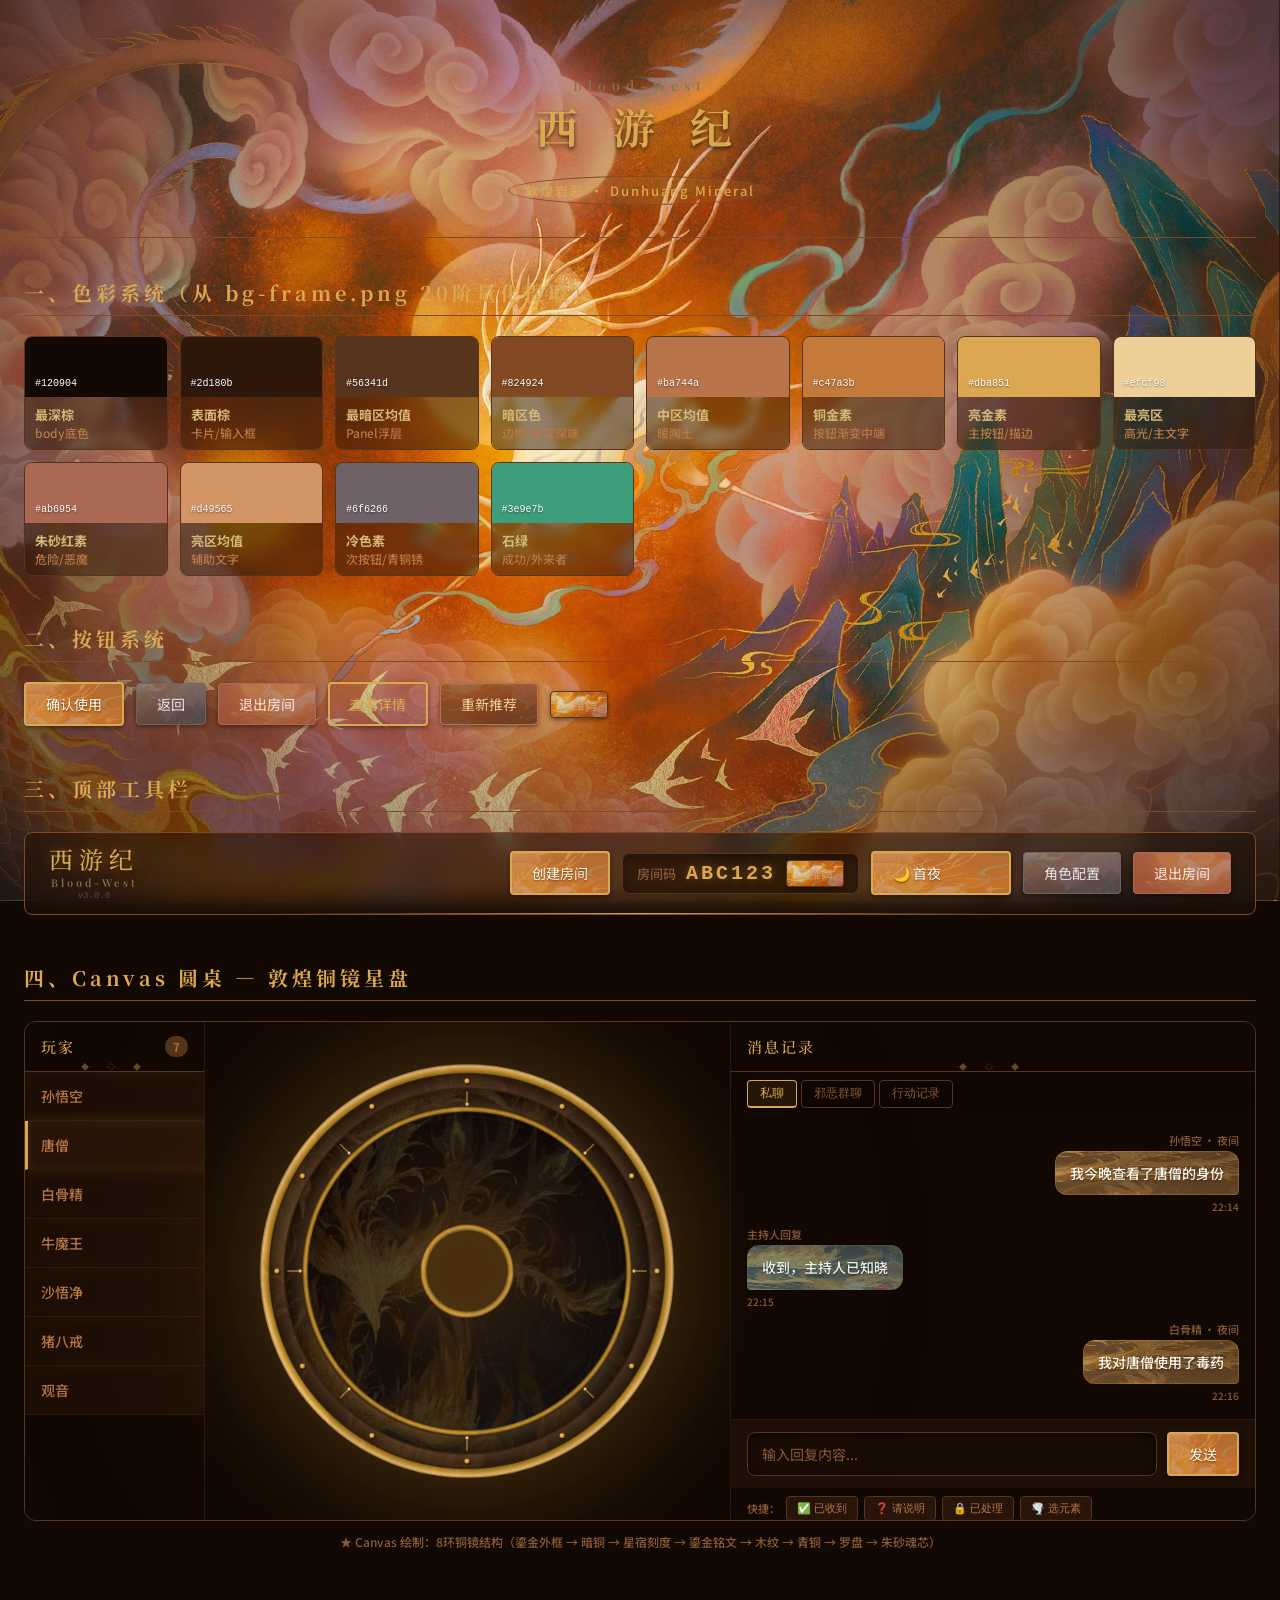
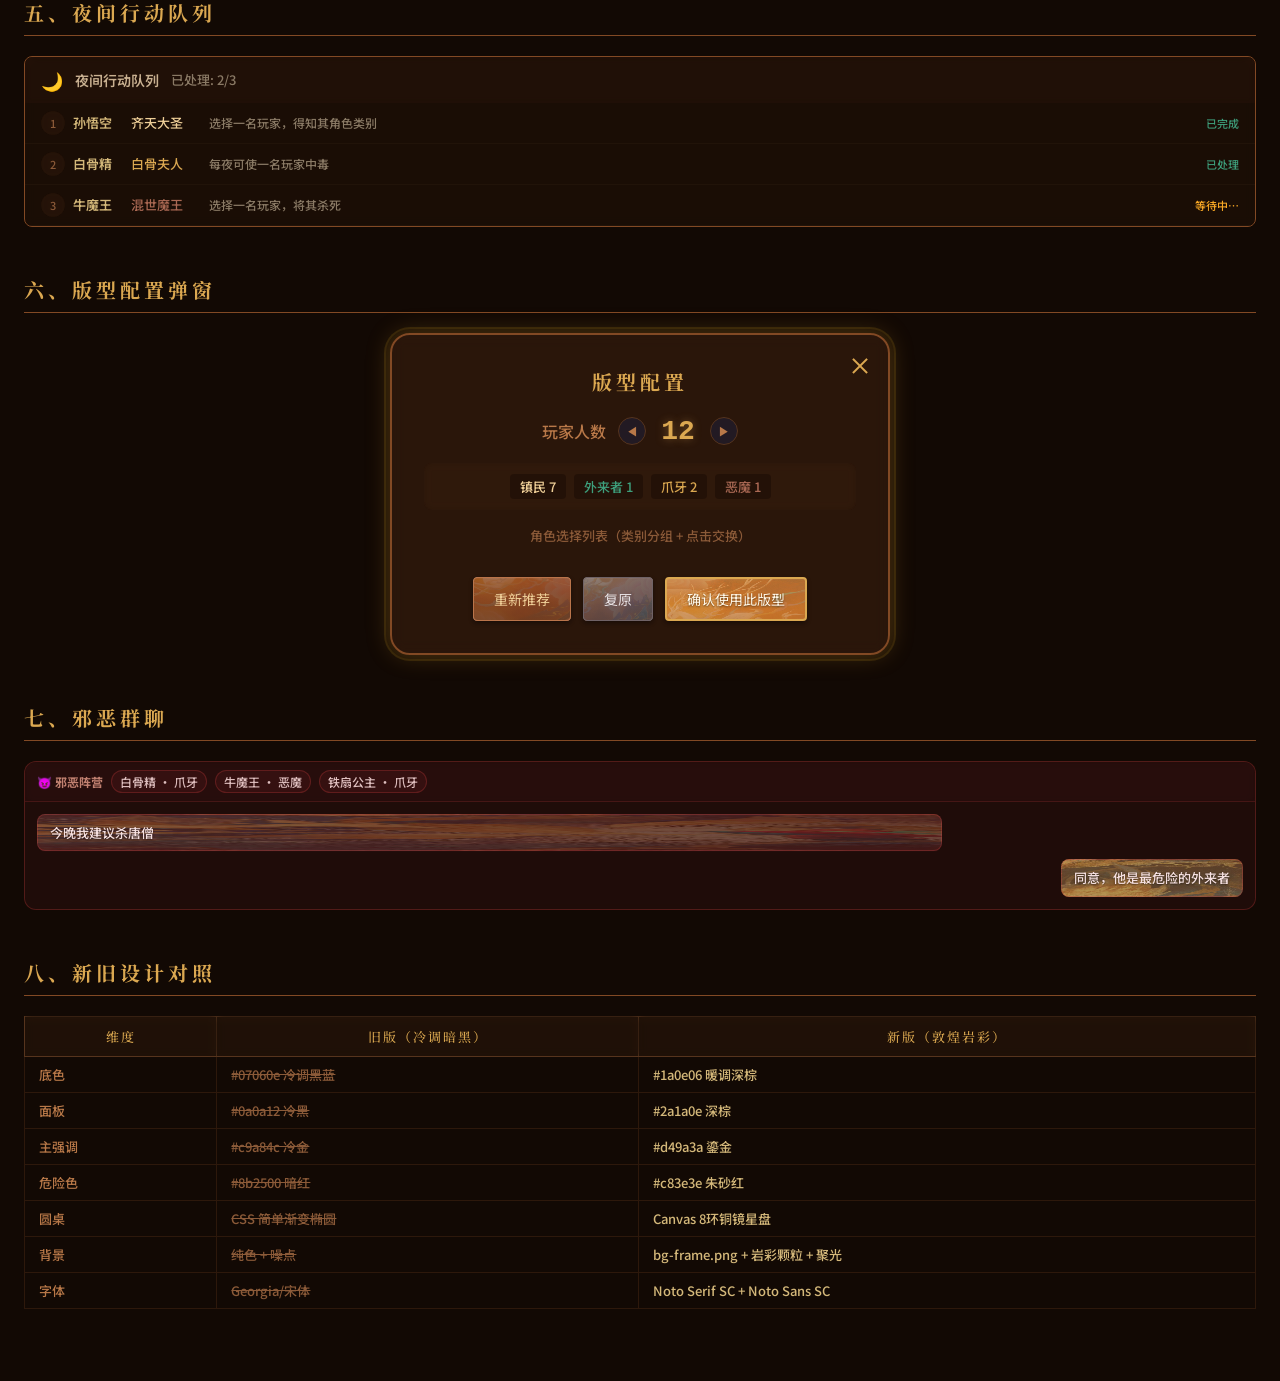
==== commit 53502d8b: "自动同步: 2026-06-09 14:55 UTC" ====
--- a/admin/design-preview-dunhuang.html
+++ b/admin/design-preview-dunhuang.html
@@ -87,7 +87,7 @@
     font-family: var(--font-body);
     font-weight: 500;
     background-color: var(--bg-deepest);
-    background-image: url('bg-frame.png');
+    background-image: url('bg-frame.jpg');
     background-size: cover;
     background-position: center;
     background-repeat: no-repeat;
@@ -177,7 +177,7 @@
 .btn-gold {
     background-image:
         linear-gradient(180deg, rgba(219,168,81,0.55) 0%, rgba(196,122,59,0.7) 40%, rgba(100,50,25,0.9) 100%),
-        url('bg-frame.png');
+        url('bg-frame.jpg');
     background-position: 50% 28%;
     color: #fff8e8; border: 2px solid #dba851; text-shadow: 0 1px 2px rgba(0,0,0,0.5);
 }
@@ -185,14 +185,14 @@
     box-shadow: 0 0 16px rgba(219,168,81,0.5), 0 0 32px rgba(196,122,59,0.3);
     background-image:
         linear-gradient(180deg, rgba(239,207,152,0.5) 0%, rgba(219,168,81,0.6) 40%, rgba(130,73,36,0.85) 100%),
-        url('bg-frame.png');
+        url('bg-frame.jpg');
     color: #fff;
 }
 /* ② 石青次按钮 — 图片冷色区域 + 青铜锈灰褐叠加 */
 .btn-stone {
     background-image:
         linear-gradient(180deg, rgba(133,120,124,0.6) 0%, rgba(111,98,102,0.75) 40%, rgba(60,50,52,0.9) 100%),
-        url('bg-frame.png');
+        url('bg-frame.jpg');
     background-position: 65% 60%;
     color: #e8e2e4; border: 1px solid #6f6266;
 }
@@ -200,13 +200,13 @@
     box-shadow: 0 0 10px rgba(111,98,102,0.4);
     background-image:
         linear-gradient(180deg, rgba(160,148,152,0.55) 0%, rgba(111,98,102,0.7) 40%, rgba(74,62,64,0.85) 100%),
-        url('bg-frame.png');
+        url('bg-frame.jpg');
 }
 /* ③ 朱砂危险按钮 — 图片暖红陶土区域 + 朱砂红叠加 */
 .btn-cinnabar {
     background-image:
         linear-gradient(180deg, rgba(192,112,88,0.6) 0%, rgba(171,105,84,0.75) 40%, rgba(127,58,40,0.9) 100%),
-        url('bg-frame.png');
+        url('bg-frame.jpg');
     background-position: 35% 50%;
     color: #ffe8e0; border: 1px solid #ab6954;
 }
@@ -214,7 +214,7 @@
     box-shadow: 0 0 14px rgba(171,105,84,0.5);
     background-image:
         linear-gradient(180deg, rgba(210,140,115,0.55) 0%, rgba(171,105,84,0.7) 40%, rgba(140,70,48,0.85) 100%),
-        url('bg-frame.png');
+        url('bg-frame.jpg');
 }
 /* ④ 幽灵按钮 — 仅鎏金描边，透明可见下方背景 */
 .btn-ghost {
@@ -225,7 +225,7 @@
 .btn-copper {
     background-image:
         linear-gradient(180deg, rgba(186,116,74,0.6) 0%, rgba(154,80,48,0.75) 40%, rgba(86,52,29,0.9) 100%),
-        url('bg-frame.png');
+        url('bg-frame.jpg');
     background-position: 50% 70%;
     color: #efcf98; border: 1px solid #ba744a;
 }
@@ -233,14 +233,14 @@
     box-shadow: 0 0 12px rgba(186,116,74,0.4); color: #fff5e0;
     background-image:
         linear-gradient(180deg, rgba(210,145,100,0.55) 0%, rgba(186,116,74,0.7) 40%, rgba(110,70,40,0.85) 100%),
-        url('bg-frame.png');
+        url('bg-frame.jpg');
 }
 /* ⑥ 小按钮 — 轻纹理微透明 */
 .btn-small {
     padding: 4px 10px; font-size: 12px;
     background-image:
         linear-gradient(180deg, rgba(186,116,74,0.15) 0%, rgba(86,52,29,0.25) 100%),
-        url('bg-frame.png');
+        url('bg-frame.jpg');
     background-position: 50% 50%;
     color: #d49565; border: 1px solid #56341d;
 }
@@ -249,7 +249,7 @@
     box-shadow: 0 0 8px rgba(219,168,81,0.3);
     background-image:
         linear-gradient(180deg, rgba(219,168,81,0.25) 0%, rgba(130,73,36,0.35) 100%),
-        url('bg-frame.png');
+        url('bg-frame.jpg');
 }
 
 /* ============================================================
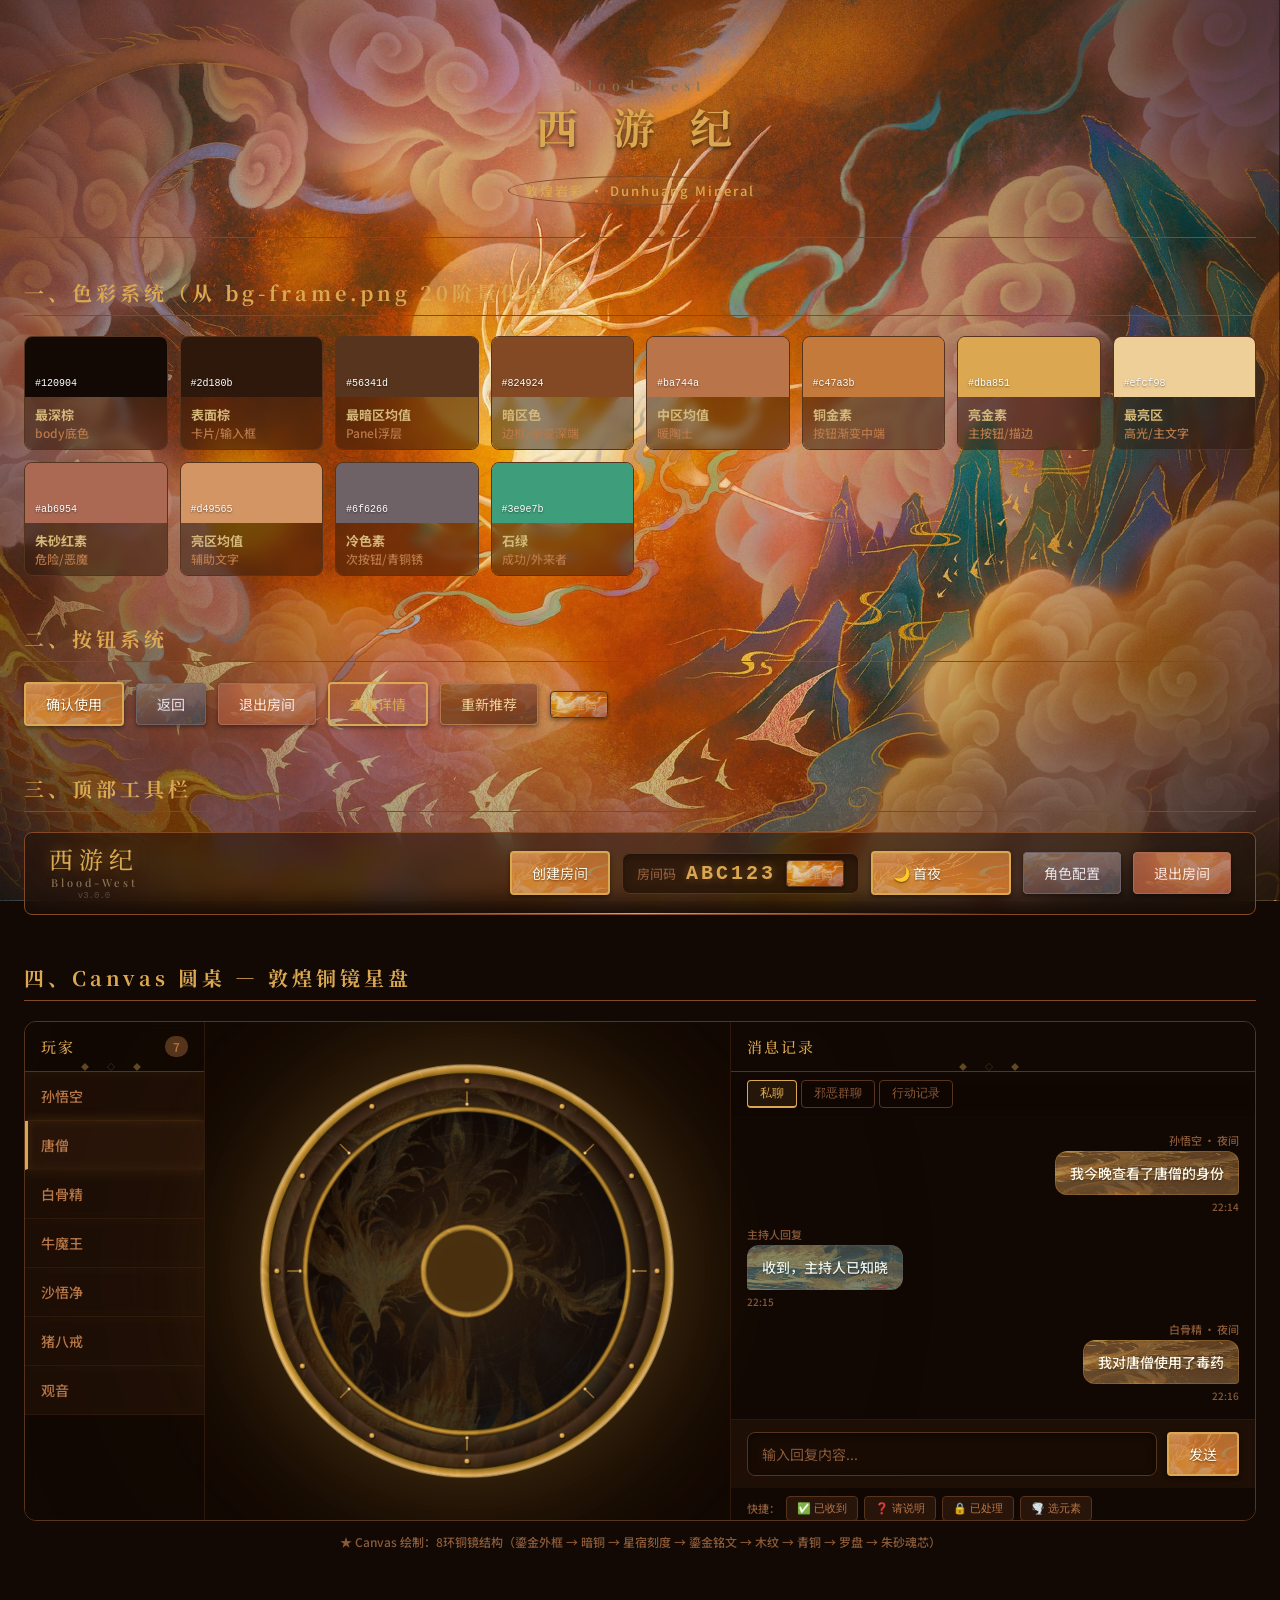
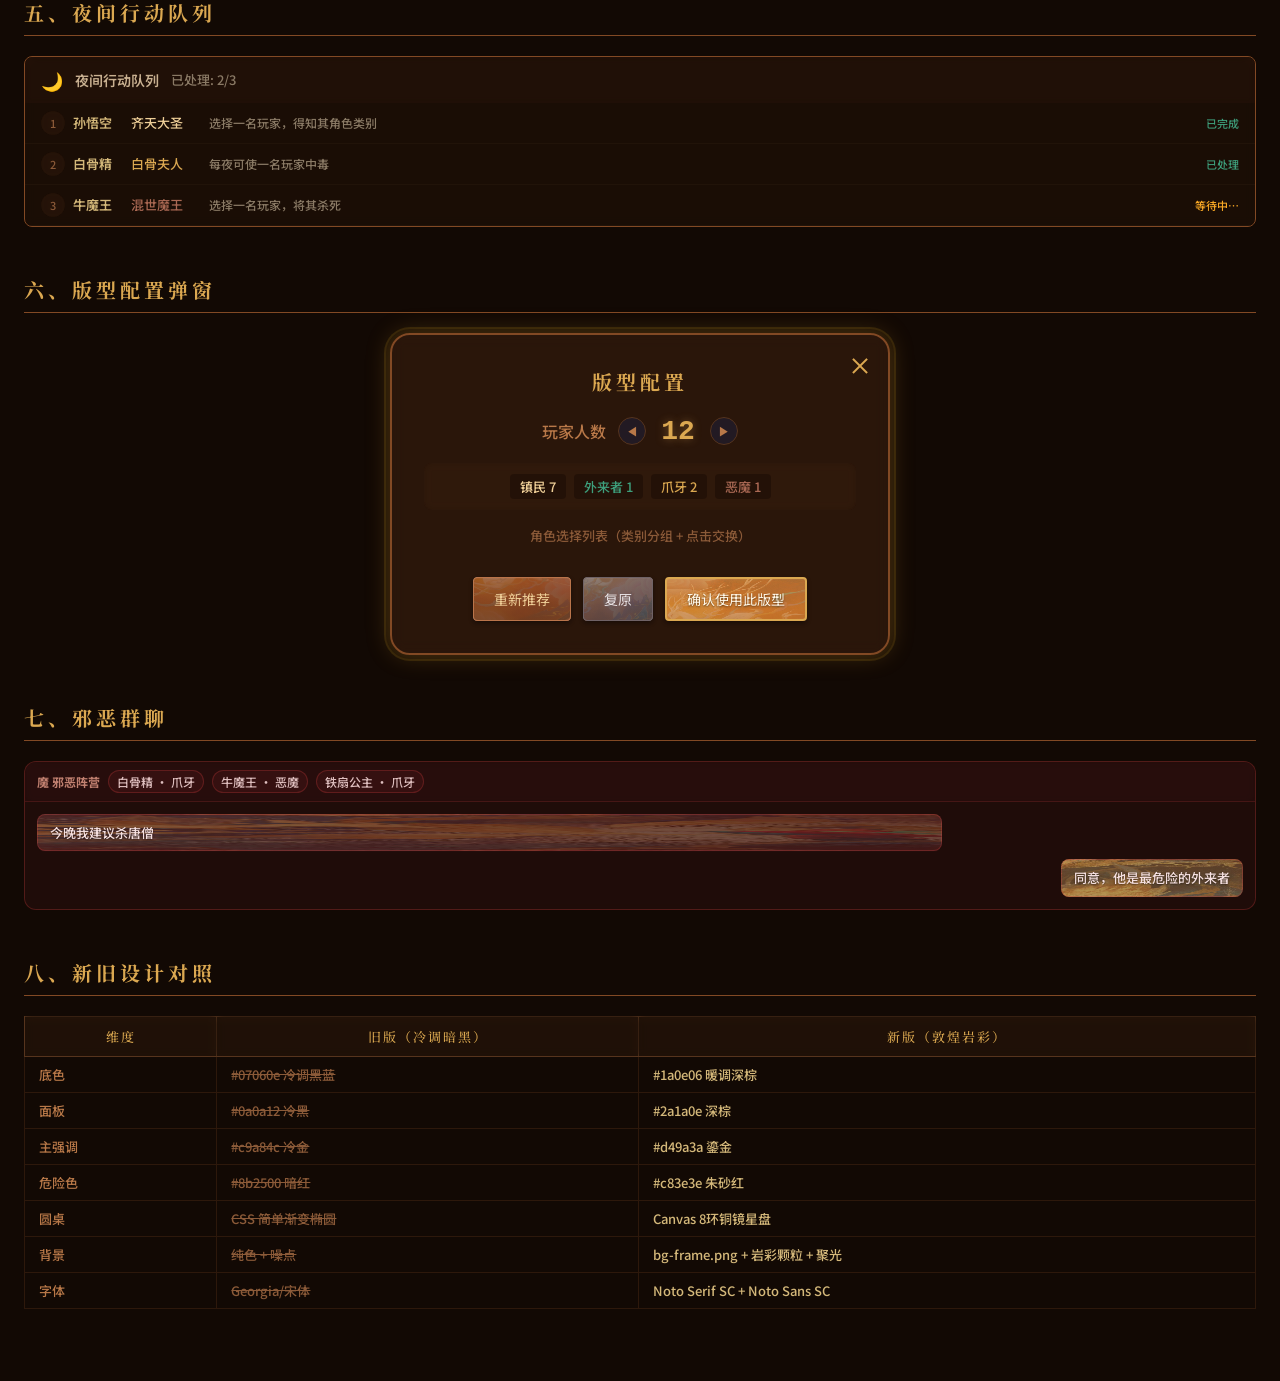
==== commit 77bf4850: "自动同步: 2026-06-10 02:51 UTC" ====
--- a/admin/design-preview-dunhuang.html
+++ b/admin/design-preview-dunhuang.html
@@ -767,7 +767,7 @@
         <h2 class="section-title">七、邪恶群聊</h2>
         <div class="evil-demo">
             <div class="evil-bar">
-                <span class="evil-label">😈 邪恶阵营</span>
+                <span class="evil-label">魔 邪恶阵营</span>
                 <span class="evil-chip">白骨精 · 爪牙</span>
                 <span class="evil-chip">牛魔王 · 恶魔</span>
                 <span class="evil-chip">铁扇公主 · 爪牙</span>
